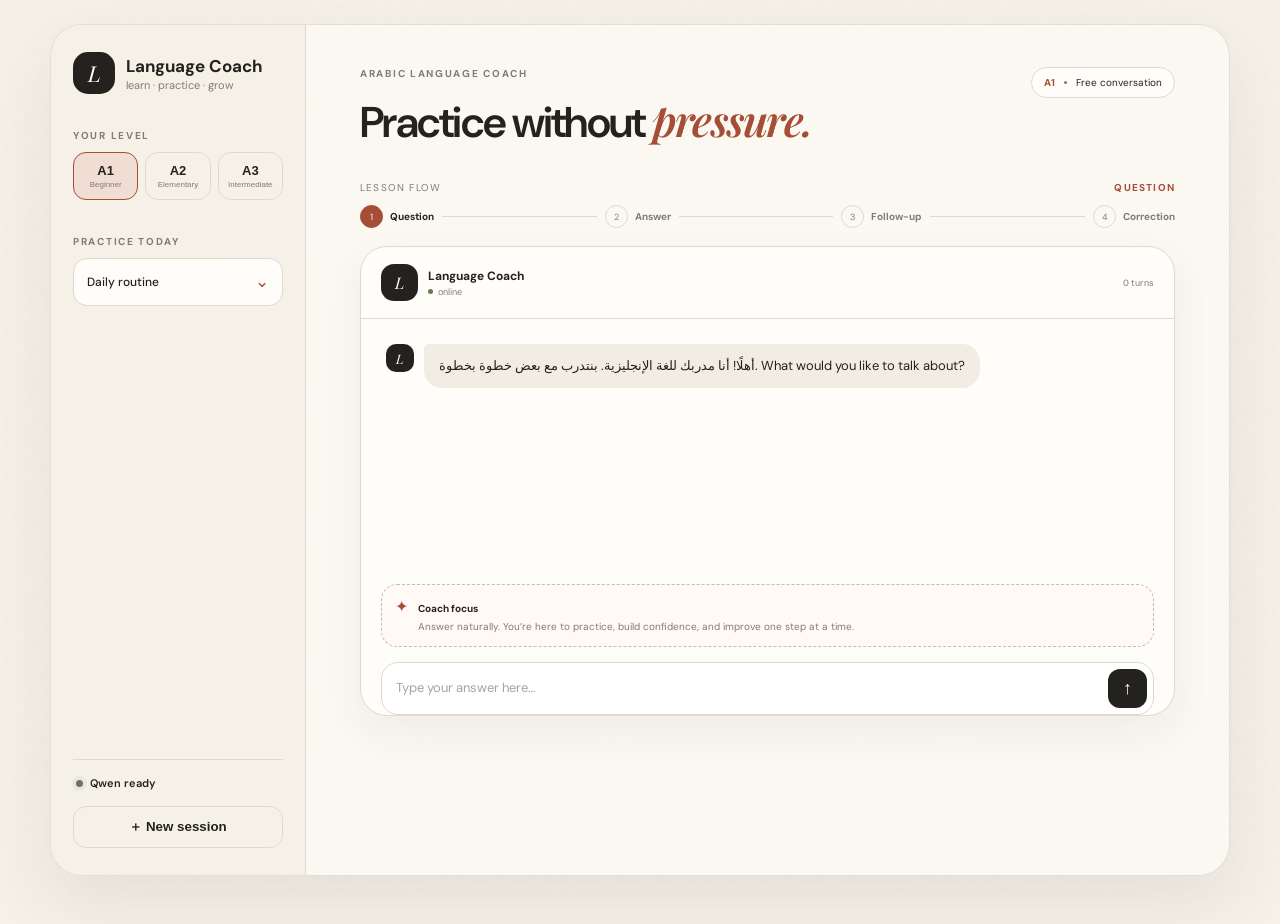
==== capstone/UI/index.html @ a2f829f2 "Add Arabic Language Coach UI and capstone documentation" ====
<!doctype html>
<html lang="en">
<head>
  <meta charset="UTF-8" />
  <meta name="viewport" content="width=device-width, initial-scale=1.0" />
  <title>Language Coach</title>
  <link rel="preconnect" href="https://fonts.googleapis.com">
  <link rel="preconnect" href="https://fonts.gstatic.com" crossorigin>
  <link href="https://fonts.googleapis.com/css2?family=DM+Sans:wght@400;500;600;700&family=Playfair+Display:ital,wght@1,600&display=swap" rel="stylesheet">
  <link rel="stylesheet" href="style.css" />
</head>
<body>
  <div class="noise"></div>
  <main class="app-shell">
    <aside class="sidebar">
      <a class="brand" href="#" aria-label="Language Coach home">
        <span class="brand-mark">L</span>
        <span><strong>Language Coach</strong><small>learn · practice · grow</small></span>
      </a>

      <section class="setup-block">
        <p class="eyebrow">YOUR LEVEL</p>
        <div class="level-grid" id="levelGrid">
          <button class="level active" data-level="A1"><b>A1</b><span>Beginner</span></button>
          <button class="level" data-level="A2"><b>A2</b><span>Elementary</span></button>
          <button class="level" data-level="A3"><b>A3</b><span>Intermediate</span></button>
        </div>
      </section>

      <section class="setup-block">
        <p class="eyebrow">PRACTICE TODAY</p>
        <div class="topic-select-wrap">
          <select class="topic-select" id="topicSelect" aria-label="Practice topic">
            <option value="Daily routine">Daily routine</option>
            <option value="Travel">Travel</option>
            <option value="Shopping">Shopping</option>
            <option value="Work & study">Work &amp; study</option>
            <option value="Free conversation">Free conversation</option>
          </select>
          <span class="select-arrow">⌄</span>
        </div>
      </section>

      <div class="sidebar-bottom">
        <div class="model-card">
          <div class="status-line"><span class="live-dot"></span><span>Qwen ready</span></div>
        </div>
        <button class="new-chat" id="newChat">＋ New session</button>
      </div>
    </aside>

    <section class="workspace">
      <header class="topbar">
        <div>
          <p class="eyebrow">ARABIC LANGUAGE COACH</p>
          <h1>Practice without <em>pressure.</em></h1>
        </div>
        <div class="session-pill"><span id="levelPill">A1</span><i></i><span id="topicPill">Daily routine</span></div>
      </header>

      <div class="flow-wrap">
        <div class="flow-head"><span>Lesson flow</span><strong id="flowName">Question</strong></div>
        <div class="flow-track" id="flowTrack">
          <div class="flow-step active"><span>1</span><b>Question</b></div>
          <div class="line"></div>
          <div class="flow-step"><span>2</span><b>Answer</b></div>
          <div class="line"></div>
          <div class="flow-step"><span>3</span><b>Follow-up</b></div>
          <div class="line"></div>
          <div class="flow-step"><span>4</span><b>Correction</b></div>
        </div>
      </div>

      <section class="chat-card">
        <div class="chat-top">
          <div class="coach-id"><div class="avatar">L</div><div><b>Language Coach</b><span><i></i> online</span></div></div>
          <div class="turns"><span id="turnCount">0</span> turns</div>
        </div>

        <div class="messages" id="messages" aria-live="polite"></div>

        <div class="thinking hidden" id="thinking"><span></span><span></span><span></span><small>Coach is thinking</small></div>

        <div class="coach-focus" id="coachFocus">
          <span class="spark">✦</span>
          <div><b>Coach focus</b><p>Answer naturally. You’re here to practice, build confidence, and improve one step at a time.</p></div>
        </div>

        <form class="composer" id="composer">
          <textarea id="messageInput" rows="1" placeholder="Type your answer here…" aria-label="Your answer"></textarea>
          <button type="submit" id="sendButton" aria-label="Send">↑</button>
        </form>
      </section>
    </section>
  </main>
  <script src="script.js?v=2"></script>
</body>
</html>
---- capstone/UI/style.css ----
:root{--ink:#24221f;--muted:#817b72;--paper:#f5f1e9;--card:#fffdf9;--line:#ded8cd;--accent:#a54e35;--accent-soft:#f0ddd4;--olive:#6c7656;--olive-soft:#e8eadf;--shadow:0 28px 70px rgba(71,55,40,.09)}*{box-sizing:border-box}body{margin:0;background:var(--paper);color:var(--ink);font-family:"DM Sans",sans-serif;min-height:100vh}.noise{position:fixed;inset:0;pointer-events:none;opacity:.18;background-image:url("data:image/svg+xml,%3Csvg viewBox='0 0 180 180' xmlns='http://www.w3.org/2000/svg'%3E%3Cfilter id='n'%3E%3CfeTurbulence type='fractalNoise' baseFrequency='.85' numOctaves='3' stitchTiles='stitch'/%3E%3C/filter%3E%3Crect width='100%25' height='100%25' filter='url(%23n)' opacity='.07'/%3E%3C/svg%3E")}.app-shell{width:min(1180px,calc(100% - 32px));margin:24px auto;display:grid;grid-template-columns:255px minmax(0,1fr);min-height:calc(100vh - 48px);background:rgba(255,253,249,.58);border:1px solid rgba(222,216,205,.8);border-radius:32px;overflow:hidden;box-shadow:var(--shadow);backdrop-filter:blur(14px)}.sidebar{padding:27px 22px;border-right:1px solid var(--line);display:flex;flex-direction:column;background:rgba(239,233,222,.5)}.brand{display:flex;align-items:center;gap:11px;color:inherit;text-decoration:none}.brand-mark{width:42px;height:42px;display:grid;place-items:center;border-radius:15px;background:var(--ink);color:#fff;font-family:"Playfair Display",serif;font-size:22px;font-style:italic}.brand strong,.brand small{display:block}.brand strong{font-size:17px}.brand small{font-size:11px;color:var(--muted);margin-top:1px}.setup-block{margin-top:35px}.eyebrow{margin:0 0 10px;font-size:10px;letter-spacing:.17em;font-weight:700;color:var(--muted)}.level-grid{display:grid;grid-template-columns:repeat(3,1fr);gap:7px}.level{border:1px solid var(--line);background:transparent;border-radius:13px;padding:10px 3px;cursor:pointer;color:var(--ink);transition:.2s}.level b,.level span{display:block}.level b{font-size:13px}.level span{font-size:8px;color:var(--muted);margin-top:2px}.level:hover,.level.active{border-color:var(--accent);background:var(--accent-soft)}.topic-select-wrap{position:relative}.topic-select{width:100%;height:48px;appearance:none;-webkit-appearance:none;border:1px solid var(--line);background:var(--card);border-radius:14px;padding:0 38px 0 13px;color:var(--ink);font:500 12px "DM Sans";cursor:pointer;outline:none;transition:.2s}.topic-select:hover,.topic-select:focus{border-color:var(--accent);box-shadow:0 0 0 3px var(--accent-soft)}.select-arrow{position:absolute;right:14px;top:50%;transform:translateY(-55%);color:var(--accent);font-size:17px;pointer-events:none}.sidebar-bottom{margin-top:auto;padding-top:25px}.model-card{border-top:1px solid var(--line);padding:16px 3px}.status-line{font-size:11px;font-weight:600;display:flex;align-items:center;gap:7px}.live-dot{width:7px;height:7px;border-radius:50%;background:var(--olive);box-shadow:0 0 0 4px var(--olive-soft)}.model-card small{display:block;margin:5px 0 0 14px;color:var(--muted);font-size:9px}.new-chat{width:100%;height:42px;border:1px solid var(--line);border-radius:13px;background:transparent;color:var(--ink);cursor:pointer;font-weight:600}.workspace{padding:42px 54px 36px;min-width:0}.topbar{display:flex;align-items:flex-start;justify-content:space-between;gap:20px}.topbar h1{font-size:clamp(28px,4vw,43px);letter-spacing:-.04em;margin:0;font-weight:600}.topbar h1 em{font-family:"Playfair Display",serif;color:var(--accent);font-weight:600}.session-pill{display:flex;align-items:center;gap:9px;border:1px solid var(--line);border-radius:999px;padding:8px 12px;background:var(--card);font-size:10px;white-space:nowrap}.session-pill span:first-child{font-weight:700;color:var(--accent)}.session-pill i{width:3px;height:3px;background:var(--muted);border-radius:50%}.flow-wrap{margin:31px 0 18px}.flow-head{display:flex;justify-content:space-between;font-size:10px;color:var(--muted);text-transform:uppercase;letter-spacing:.12em}.flow-head strong{color:var(--accent)}.flow-track{display:flex;align-items:center;margin-top:11px}.flow-step{display:flex;align-items:center;gap:7px;color:var(--muted);font-size:10px;white-space:nowrap}.flow-step span{width:23px;height:23px;border:1px solid var(--line);border-radius:50%;display:grid;place-items:center;font-size:9px}.flow-step.active{color:var(--ink)}.flow-step.active span{background:var(--accent);border-color:var(--accent);color:white}.line{height:1px;background:var(--line);flex:1;margin:0 8px;min-width:12px}.chat-card{background:var(--card);border:1px solid var(--line);border-radius:27px;overflow:hidden;box-shadow:0 16px 40px rgba(73,58,43,.06)}.chat-top{padding:17px 20px;border-bottom:1px solid var(--line);display:flex;justify-content:space-between;align-items:center}.coach-id{display:flex;align-items:center;gap:10px}.avatar{width:37px;height:37px;border-radius:13px;background:var(--ink);color:#fff;display:grid;place-items:center;font-family:"Playfair Display",serif;font-style:italic}.coach-id b{font-size:12px;display:block}.coach-id span{font-size:9px;color:var(--muted);display:flex;align-items:center;gap:5px;margin-top:2px}.coach-id span i{width:5px;height:5px;background:var(--olive);border-radius:50%}.turns{font-size:9px;color:var(--muted)}.messages{padding:25px 25px 12px;min-height:260px;max-height:410px;overflow:auto}.message{display:flex;gap:10px;margin-bottom:18px}.message.user{justify-content:flex-end}.bubble{max-width:min(78%,560px);padding:12px 15px;border-radius:18px;font-size:13px;line-height:1.55}.assistant .bubble{background:#f1ede5;border-top-left-radius:5px}.user .bubble{background:var(--accent);color:#fff;border-top-right-radius:5px}.mini-avatar{width:28px;height:28px;border-radius:10px;display:grid;place-items:center;background:var(--ink);color:white;font:italic 13px "Playfair Display",serif;flex:0 0 auto}.thinking{display:flex;align-items:center;gap:4px;margin:0 25px 14px;color:var(--muted)}.thinking.hidden{display:none}.thinking>span{width:5px;height:5px;border-radius:50%;background:var(--muted);animation:bounce 1s infinite}.thinking>span:nth-child(2){animation-delay:.15s}.thinking>span:nth-child(3){animation-delay:.3s}.thinking small{margin-left:5px;font-size:9px}@keyframes bounce{50%{transform:translateY(-3px);opacity:.45}}.coach-focus{margin:5px 20px 15px;border:1px dashed #cfb9aa;border-radius:16px;padding:11px 13px;display:flex;gap:10px;background:#fffaf5}.spark{color:var(--accent)}.coach-focus b{font-size:10px}.coach-focus p{margin:3px 0 0;color:var(--muted);font-size:10px;line-height:1.45}.composer{margin:0 20px;display:flex;align-items:flex-end;gap:9px;border:1px solid var(--line);border-radius:17px;padding:6px 6px 6px 14px;background:#fff}.composer textarea{border:0;outline:0;resize:none;min-height:38px;max-height:110px;flex:1;padding:9px 0;background:transparent;font:13px "DM Sans";color:var(--ink)}.composer textarea::placeholder{color:#aaa39a}.composer button{width:39px;height:39px;border:0;border-radius:12px;background:var(--ink);color:white;font-size:18px;cursor:pointer}.composer button:disabled{opacity:.45}.composer-meta{padding:8px 23px 17px;display:flex;justify-content:space-between;gap:10px;font-size:8px;color:var(--muted)}@media(max-width:780px){.app-shell{grid-template-columns:1fr;margin:10px auto;width:calc(100% - 20px);border-radius:24px}.sidebar{border-right:0;border-bottom:1px solid var(--line)}.sidebar-bottom{margin-top:22px}.workspace{padding:28px 18px}.topbar{display:block}.session-pill{display:inline-flex;margin-top:15px}.flow-step b{display:none}.messages{min-height:230px}.bubble{max-width:88%}.composer-meta span:last-child{display:none}}@media(prefers-reduced-motion:reduce){*{scroll-behavior:auto!important}.thinking>span{animation:none}}
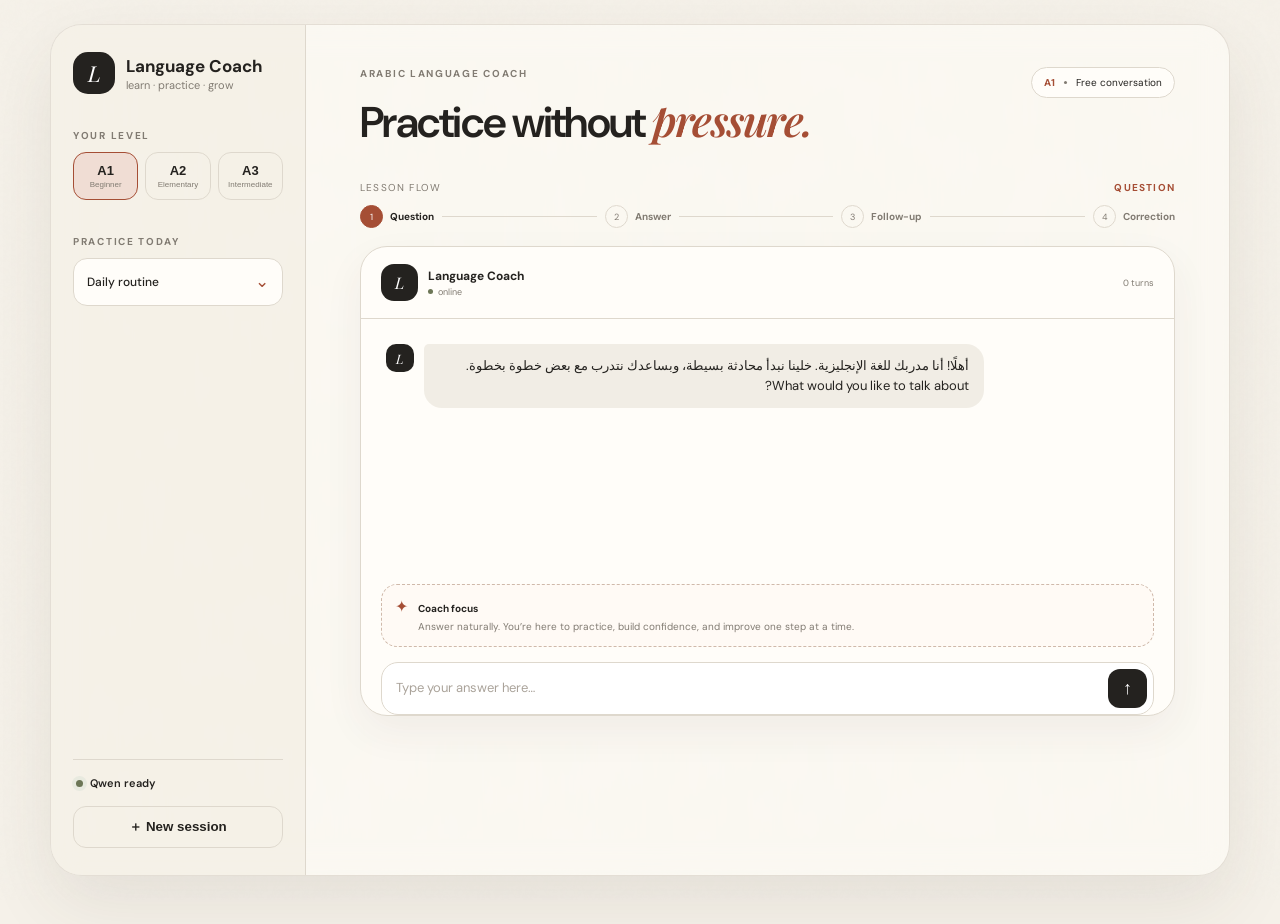
==== commit dad85704: "Update Arabic Language Coach UI" ====
--- a/capstone/UI/index.html
+++ b/capstone/UI/index.html
@@ -93,6 +93,6 @@
       </section>
     </section>
   </main>
-  <script src="script.js?v=2"></script>
+  <script src="script-v2.js?v=6"></script>
 </body>
 </html>
